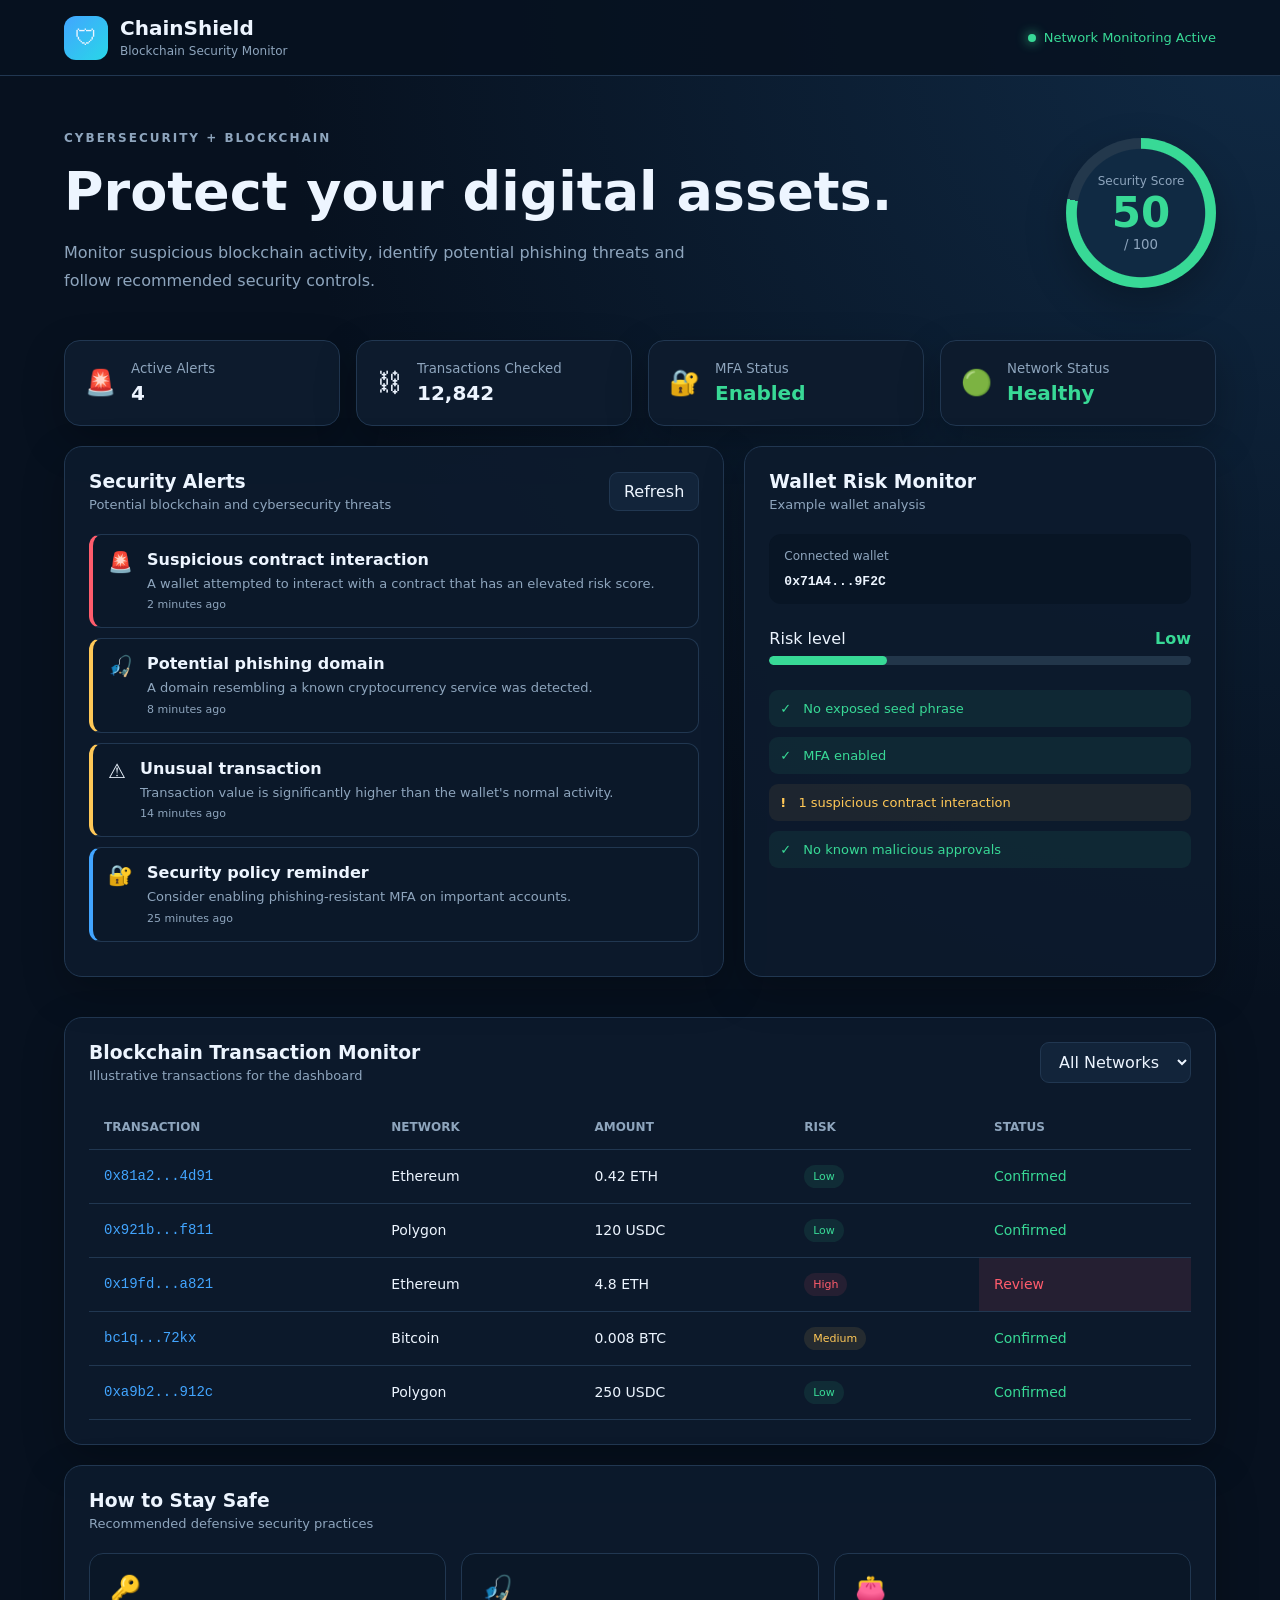
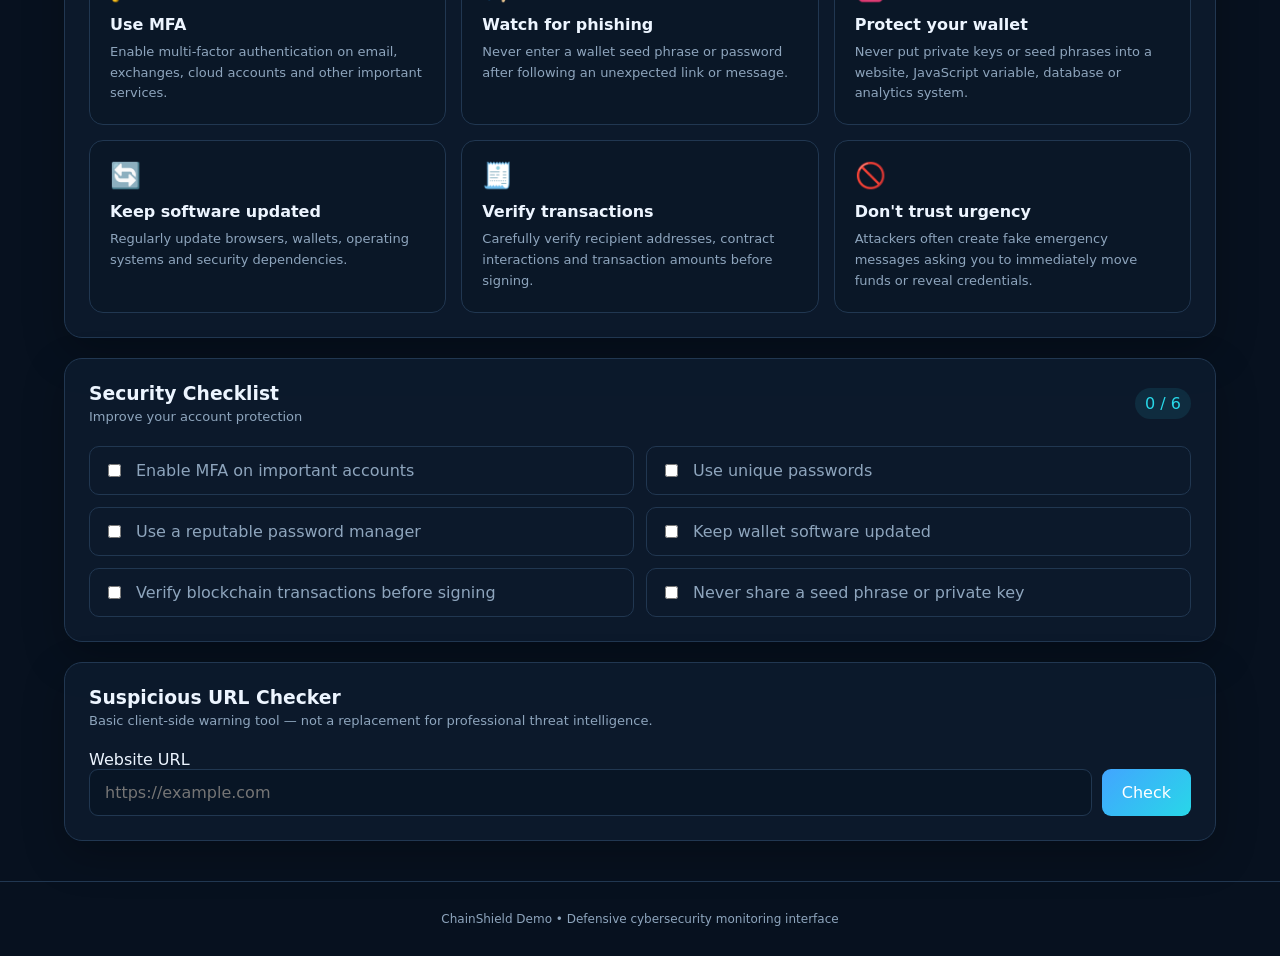
==== index.html @ 5e0dc850 "in commit" ====
<!DOCTYPE html>
<html lang="en">
<head>
    <meta charset="UTF-8">

    <!-- Basic browser security controls -->
    <meta name="viewport" content="width=device-width, initial-scale=1.0">
    <meta name="referrer" content="strict-origin-when-cross-origin">

    <!--
      For production, prefer sending CSP as an HTTP response header.
      This example keeps it simple for a static demo.
    -->
    <meta http-equiv="Content-Security-Policy"
          content="default-src 'self';
                   script-src 'self';
                   style-src 'self';
                   img-src 'self' data:;
                   connect-src 'self';
                   object-src 'none';
                   base-uri 'self';
                   form-action 'self';">

    <title>ChainShield Security Monitor</title>

    <link rel="stylesheet" href="style.css">
</head>

<body>

<header class="topbar">
    <div class="brand">
        <div class="brand-icon">🛡</div>
        <div>
            <h1>ChainShield</h1>
            <span>Blockchain Security Monitor</span>
        </div>
    </div>

    <div class="connection">
        <span class="status-dot"></span>
        Network Monitoring Active
    </div>
</header>

<main class="container">

    <section class="hero">
        <div>
            <p class="eyebrow">CYBERSECURITY + BLOCKCHAIN</p>
            <h2>Protect your digital assets.</h2>
            <p>
                Monitor suspicious blockchain activity, identify potential
                phishing threats and follow recommended security controls.
            </p>
        </div>

        <div class="security-score">
            <span>Security Score</span>
            <strong id="securityScore">78</strong>
            <small>/ 100</small>
        </div>
    </section>


    <!-- Security statistics -->

    <section class="stats">

        <article class="stat-card">
            <span class="stat-icon">🚨</span>
            <div>
                <small>Active Alerts</small>
                <strong id="alertCount">4</strong>
            </div>
        </article>

        <article class="stat-card">
            <span class="stat-icon">⛓</span>
            <div>
                <small>Transactions Checked</small>
                <strong id="transactions">12,842</strong>
            </div>
        </article>

        <article class="stat-card">
            <span class="stat-icon">🔐</span>
            <div>
                <small>MFA Status</small>
                <strong class="safe">Enabled</strong>
            </div>
        </article>

        <article class="stat-card">
            <span class="stat-icon">🟢</span>
            <div>
                <small>Network Status</small>
                <strong class="safe">Healthy</strong>
            </div>
        </article>

    </section>


    <section class="dashboard-grid">

        <!-- Alerts -->

        <article class="panel alerts-panel">

            <div class="panel-header">
                <div>
                    <h3>Security Alerts</h3>
                    <p>Potential blockchain and cybersecurity threats</p>
                </div>

                <button id="refreshAlerts" class="secondary-btn">
                    Refresh
                </button>
            </div>

            <div id="alertsList" class="alerts-list">
                <!-- JavaScript inserts alerts here -->
            </div>

        </article>


        <!-- Wallet analysis -->

        <article class="panel">

            <div class="panel-header">
                <div>
                    <h3>Wallet Risk Monitor</h3>
                    <p>Example wallet analysis</p>
                </div>
            </div>

            <div class="wallet">

                <div class="wallet-address">
                    <span>Connected wallet</span>
                    <strong>0x71A4...9F2C</strong>
                </div>

                <div class="risk-meter">
                    <div class="risk-label">
                        <span>Risk level</span>
                        <strong id="riskText">Low</strong>
                    </div>

                    <div class="progress">
                        <div id="riskBar" class="progress-fill low"></div>
                    </div>
                </div>

                <div class="wallet-checks">

                    <div class="check good">
                        <span>✓</span>
                        No exposed seed phrase
                    </div>

                    <div class="check good">
                        <span>✓</span>
                        MFA enabled
                    </div>

                    <div class="check warning">
                        <span>!</span>
                        1 suspicious contract interaction
                    </div>

                    <div class="check good">
                        <span>✓</span>
                        No known malicious approvals
                    </div>

                </div>

            </div>

        </article>

    </section>


    <!-- Transaction monitor -->

    <section class="panel">

        <div class="panel-header">
            <div>
                <h3>Blockchain Transaction Monitor</h3>
                <p>Illustrative transactions for the dashboard</p>
            </div>

            <select id="networkFilter">
                <option value="all">All Networks</option>
                <option value="Ethereum">Ethereum</option>
                <option value="Polygon">Polygon</option>
                <option value="Bitcoin">Bitcoin</option>
            </select>
        </div>

        <div class="table-wrapper">

            <table>

                <thead>
                    <tr>
                        <th>Transaction</th>
                        <th>Network</th>
                        <th>Amount</th>
                        <th>Risk</th>
                        <th>Status</th>
                    </tr>
                </thead>

                <tbody id="transactionTable">
                </tbody>

            </table>

        </div>

    </section>


    <!-- Safety recommendations -->

    <section class="panel safety-panel">

        <div class="panel-header">
            <div>
                <h3>How to Stay Safe</h3>
                <p>Recommended defensive security practices</p>
            </div>
        </div>

        <div class="safety-grid">

            <div class="safety-card">
                <span>🔑</span>
                <h4>Use MFA</h4>
                <p>
                    Enable multi-factor authentication on email, exchanges,
                    cloud accounts and other important services.
                </p>
            </div>

            <div class="safety-card">
                <span>🎣</span>
                <h4>Watch for phishing</h4>
                <p>
                    Never enter a wallet seed phrase or password after following
                    an unexpected link or message.
                </p>
            </div>

            <div class="safety-card">
                <span>👛</span>
                <h4>Protect your wallet</h4>
                <p>
                    Never put private keys or seed phrases into a website,
                    JavaScript variable, database or analytics system.
                </p>
            </div>

            <div class="safety-card">
                <span>🔄</span>
                <h4>Keep software updated</h4>
                <p>
                    Regularly update browsers, wallets, operating systems and
                    security dependencies.
                </p>
            </div>

            <div class="safety-card">
                <span>🧾</span>
                <h4>Verify transactions</h4>
                <p>
                    Carefully verify recipient addresses, contract interactions
                    and transaction amounts before signing.
                </p>
            </div>

            <div class="safety-card">
                <span>🚫</span>
                <h4>Don't trust urgency</h4>
                <p>
                    Attackers often create fake emergency messages asking you
                    to immediately move funds or reveal credentials.
                </p>
            </div>

        </div>

    </section>


    <!-- Security checklist -->

    <section class="panel">

        <div class="panel-header">
            <div>
                <h3>Security Checklist</h3>
                <p>Improve your account protection</p>
            </div>

            <span id="checklistScore" class="badge">0 / 6</span>
        </div>

        <div id="checklist" class="checklist">

            <label>
                <input type="checkbox" data-score="15">
                <span>Enable MFA on important accounts</span>
            </label>

            <label>
                <input type="checkbox" data-score="15">
                <span>Use unique passwords</span>
            </label>

            <label>
                <input type="checkbox" data-score="15">
                <span>Use a reputable password manager</span>
            </label>

            <label>
                <input type="checkbox" data-score="20">
                <span>Keep wallet software updated</span>
            </label>

            <label>
                <input type="checkbox" data-score="20">
                <span>Verify blockchain transactions before signing</span>
            </label>

            <label>
                <input type="checkbox" data-score="15">
                <span>Never share a seed phrase or private key</span>
            </label>

        </div>

    </section>


    <!-- Phishing checker -->

    <section class="panel phishing-panel">

        <div class="panel-header">
            <div>
                <h3>Suspicious URL Checker</h3>
                <p>
                    Basic client-side warning tool — not a replacement for
                    professional threat intelligence.
                </p>
            </div>
        </div>

        <form id="urlForm">

            <label for="urlInput">Website URL</label>

            <div class="url-input">
                <input
                    id="urlInput"
                    type="url"
                    placeholder="https://example.com"
                    autocomplete="off"
                    required
                >

                <button type="submit">
                    Check
                </button>
            </div>

        </form>

        <div id="urlResult" class="url-result hidden"></div>

    </section>

</main>

<footer>
    ChainShield Demo • Defensive cybersecurity monitoring interface
</footer>

<script src="app.js"></script>

</body>
</html>
---- style.css ----
:root {
    --background: #07111f;
    --panel: #0d1b2d;
    --panel-light: #12243a;
    --border: #213751;

    --text: #edf5ff;
    --muted: #8ea5bd;

    --blue: #42a5ff;
    --cyan: #28d7e8;

    --green: #38d996;
    --yellow: #ffc857;
    --red: #ff5c6c;

    --shadow: 0 15px 40px rgba(0, 0, 0, 0.25);
}

* {
    box-sizing: border-box;
}

body {
    margin: 0;
    background:
        radial-gradient(circle at top right, #102a45 0, transparent 35%),
        var(--background);

    color: var(--text);
    font-family:
        Inter,
        system-ui,
        -apple-system,
        BlinkMacSystemFont,
        "Segoe UI",
        sans-serif;
}

button,
input,
select {
    font: inherit;
}

button {
    cursor: pointer;
}

.topbar {
    min-height: 76px;
    padding: 0 5%;

    display: flex;
    justify-content: space-between;
    align-items: center;

    border-bottom: 1px solid var(--border);
    background: rgba(7, 17, 31, 0.85);
}

.brand {
    display: flex;
    align-items: center;
    gap: 12px;
}

.brand-icon {
    width: 44px;
    height: 44px;

    display: grid;
    place-items: center;

    border-radius: 12px;
    background: linear-gradient(135deg, var(--blue), var(--cyan));

    font-size: 22px;
}

.brand h1 {
    margin: 0;
    font-size: 20px;
}

.brand span {
    color: var(--muted);
    font-size: 12px;
}

.connection {
    display: flex;
    align-items: center;
    gap: 8px;

    color: var(--green);
    font-size: 13px;
}

.status-dot {
    width: 8px;
    height: 8px;

    border-radius: 50%;
    background: var(--green);

    box-shadow: 0 0 12px var(--green);
}

.container {
    width: min(1200px, 90%);
    margin: 40px auto;
}

.hero {
    display: flex;
    justify-content: space-between;
    align-items: center;

    gap: 30px;
    margin-bottom: 30px;
}

.eyebrow {
    color: var(--cyan);
    font-size: 12px;
    font-weight: 700;
    letter-spacing: 2px;
}

.hero h2 {
    margin: 10px 0;
    font-size: clamp(30px, 5vw, 54px);
}

.hero p {
    max-width: 650px;
    color: var(--muted);
    line-height: 1.7;
}

.security-score {
    min-width: 150px;
    height: 150px;

    display: flex;
    flex-direction: column;
    justify-content: center;
    align-items: center;

    border-radius: 50%;

    background:
        radial-gradient(circle, #102a43 60%, transparent 61%),
        conic-gradient(var(--green) 78%, #23384c 78%);

    box-shadow: var(--shadow);
}

.security-score span {
    color: var(--muted);
    font-size: 12px;
}

.security-score strong {
    font-size: 42px;
    color: var(--green);
}

.security-score small {
    color: var(--muted);
}

.stats {
    display: grid;
    grid-template-columns: repeat(4, 1fr);
    gap: 16px;

    margin-bottom: 20px;
}

.stat-card {
    display: flex;
    align-items: center;
    gap: 15px;

    padding: 20px;

    border: 1px solid var(--border);
    border-radius: 16px;

    background: var(--panel);
    box-shadow: var(--shadow);
}

.stat-icon {
    font-size: 25px;
}

.stat-card small {
    display: block;
    color: var(--muted);
    margin-bottom: 5px;
}

.stat-card strong {
    font-size: 20px;
}

.safe {
    color: var(--green);
}

.dashboard-grid {
    display: grid;
    grid-template-columns: 1.4fr 1fr;
    gap: 20px;
    margin-bottom: 20px;
}

.panel {
    margin-bottom: 20px;
    padding: 24px;

    border: 1px solid var(--border);
    border-radius: 18px;

    background: rgba(13, 27, 45, 0.92);
    box-shadow: var(--shadow);
}

.panel-header {
    display: flex;
    justify-content: space-between;
    align-items: center;

    gap: 15px;
    margin-bottom: 22px;
}

.panel-header h3 {
    margin: 0 0 5px;
}

.panel-header p {
    margin: 0;
    color: var(--muted);
    font-size: 13px;
}

.secondary-btn,
.panel select {
    padding: 9px 14px;

    border: 1px solid var(--border);
    border-radius: 9px;

    color: var(--text);
    background: var(--panel-light);
}

.alert {
    display: flex;
    align-items: flex-start;
    gap: 14px;

    padding: 15px;
    margin-bottom: 10px;

    border: 1px solid var(--border);
    border-radius: 12px;

    background: #0b1829;
}

.alert-icon {
    font-size: 20px;
}

.alert-content {
    flex: 1;
}

.alert-content strong {
    display: block;
    margin-bottom: 5px;
}

.alert-content p {
    margin: 0;
    color: var(--muted);
    font-size: 13px;
    line-height: 1.5;
}

.alert-critical {
    border-left: 4px solid var(--red);
}

.alert-warning {
    border-left: 4px solid var(--yellow);
}

.alert-info {
    border-left: 4px solid var(--blue);
}

.alert-time {
    color: var(--muted);
    font-size: 11px;
}

.wallet-address {
    padding: 15px;

    border-radius: 12px;
    background: #081525;
}

.wallet-address span {
    display: block;
    color: var(--muted);
    font-size: 12px;
    margin-bottom: 7px;
}

.wallet-address strong {
    font-family: monospace;
}

.risk-meter {
    margin: 25px 0;
}

.risk-label {
    display: flex;
    justify-content: space-between;
    margin-bottom: 8px;
}

.risk-label strong {
    color: var(--green);
}

.progress {
    height: 9px;
    overflow: hidden;

    border-radius: 20px;
    background: #22364a;
}

.progress-fill {
    height: 100%;
    width: 28%;

    border-radius: inherit;
    background: var(--green);
}

.wallet-checks {
    display: grid;
    gap: 10px;
}

.check {
    padding: 11px;
    border-radius: 9px;

    font-size: 13px;
}

.check span {
    margin-right: 8px;
    font-weight: bold;
}

.good {
    color: var(--green);
    background: rgba(56, 217, 150, 0.07);
}

.warning {
    color: var(--yellow);
    background: rgba(255, 200, 87, 0.07);
}

.table-wrapper {
    overflow-x: auto;
}

table {
    width: 100%;
    border-collapse: collapse;
}

th,
td {
    padding: 15px;
    text-align: left;

    border-bottom: 1px solid var(--border);
}

th {
    color: var(--muted);
    font-size: 12px;
    text-transform: uppercase;
}

td {
    font-size: 14px;
}

.hash {
    color: var(--blue);
    font-family: monospace;
}

.risk {
    display: inline-block;

    padding: 5px 9px;
    border-radius: 20px;

    font-size: 11px;
}

.risk-low {
    color: var(--green);
    background: rgba(56, 217, 150, 0.1);
}

.risk-medium {
    color: var(--yellow);
    background: rgba(255, 200, 87, 0.1);
}

.risk-high {
    color: var(--red);
    background: rgba(255, 92, 108, 0.1);
}

.status {
    color: var(--green);
}

.safety-grid {
    display: grid;
    grid-template-columns: repeat(3, 1fr);
    gap: 15px;
}

.safety-card {
    padding: 20px;

    border: 1px solid var(--border);
    border-radius: 14px;

    background: #0a1727;
}

.safety-card > span {
    font-size: 25px;
}

.safety-card h4 {
    margin: 12px 0 8px;
}

.safety-card p {
    margin: 0;

    color: var(--muted);
    font-size: 13px;
    line-height: 1.6;
}

.checklist {
    display: grid;
    grid-template-columns: 1fr 1fr;
    gap: 12px;
}

.checklist label {
    display: flex;
    gap: 12px;
    align-items: center;

    padding: 14px;

    border: 1px solid var(--border);
    border-radius: 10px;

    color: var(--muted);
    cursor: pointer;
}

.checklist label:has(input:checked) {
    color: var(--green);
    border-color: var(--green);
}

.checklist input {
    accent-color: var(--green);
}

.badge {
    padding: 6px 10px;

    border-radius: 20px;

    color: var(--cyan);
    background: rgba(40, 215, 232, 0.1);
}

.url-input {
    display: flex;
    gap: 10px;
}

.url-input input {
    flex: 1;

    padding: 13px 15px;

    border: 1px solid var(--border);
    border-radius: 9px;

    outline: none;
    color: var(--text);
    background: #081525;
}

.url-input input:focus {
    border-color: var(--blue);
}

.url-input button {
    padding: 0 20px;

    border: none;
    border-radius: 9px;

    color: white;
    background: linear-gradient(
        135deg,
        var(--blue),
        var(--cyan)
    );
}

.url-result {
    margin-top: 15px;
    padding: 15px;

    border-radius: 10px;
}

.url-safe {
    color: var(--green);
    background: rgba(56, 217, 150, 0.08);
}

.url-danger {
    color: var(--red);
    background: rgba(255, 92, 108, 0.08);
}

.hidden {
    display: none;
}

footer {
    padding: 30px;
    text-align: center;

    color: var(--muted);
    font-size: 12px;

    border-top: 1px solid var(--border);
}


/* Responsive */

@media (max-width: 900px) {

    .stats {
        grid-template-columns: 1fr 1fr;
    }

    .dashboard-grid {
        grid-template-columns: 1fr;
    }

    .safety-grid {
        grid-template-columns: 1fr 1fr;
    }

}

@media (max-width: 600px) {

    .topbar {
        padding: 15px 5%;
        align-items: flex-start;
        gap: 15px;
        flex-direction: column;
    }

    .hero {
        flex-direction: column;
        align-items: flex-start;
    }

    .security-score {
        align-self: center;
    }

    .stats {
        grid-template-columns: 1fr;
    }

    .safety-grid,
    .checklist {
        grid-template-columns: 1fr;
    }

    .url-input {
        flex-direction: column;
    }

    .url-input button {
        padding: 12px;
    }

}
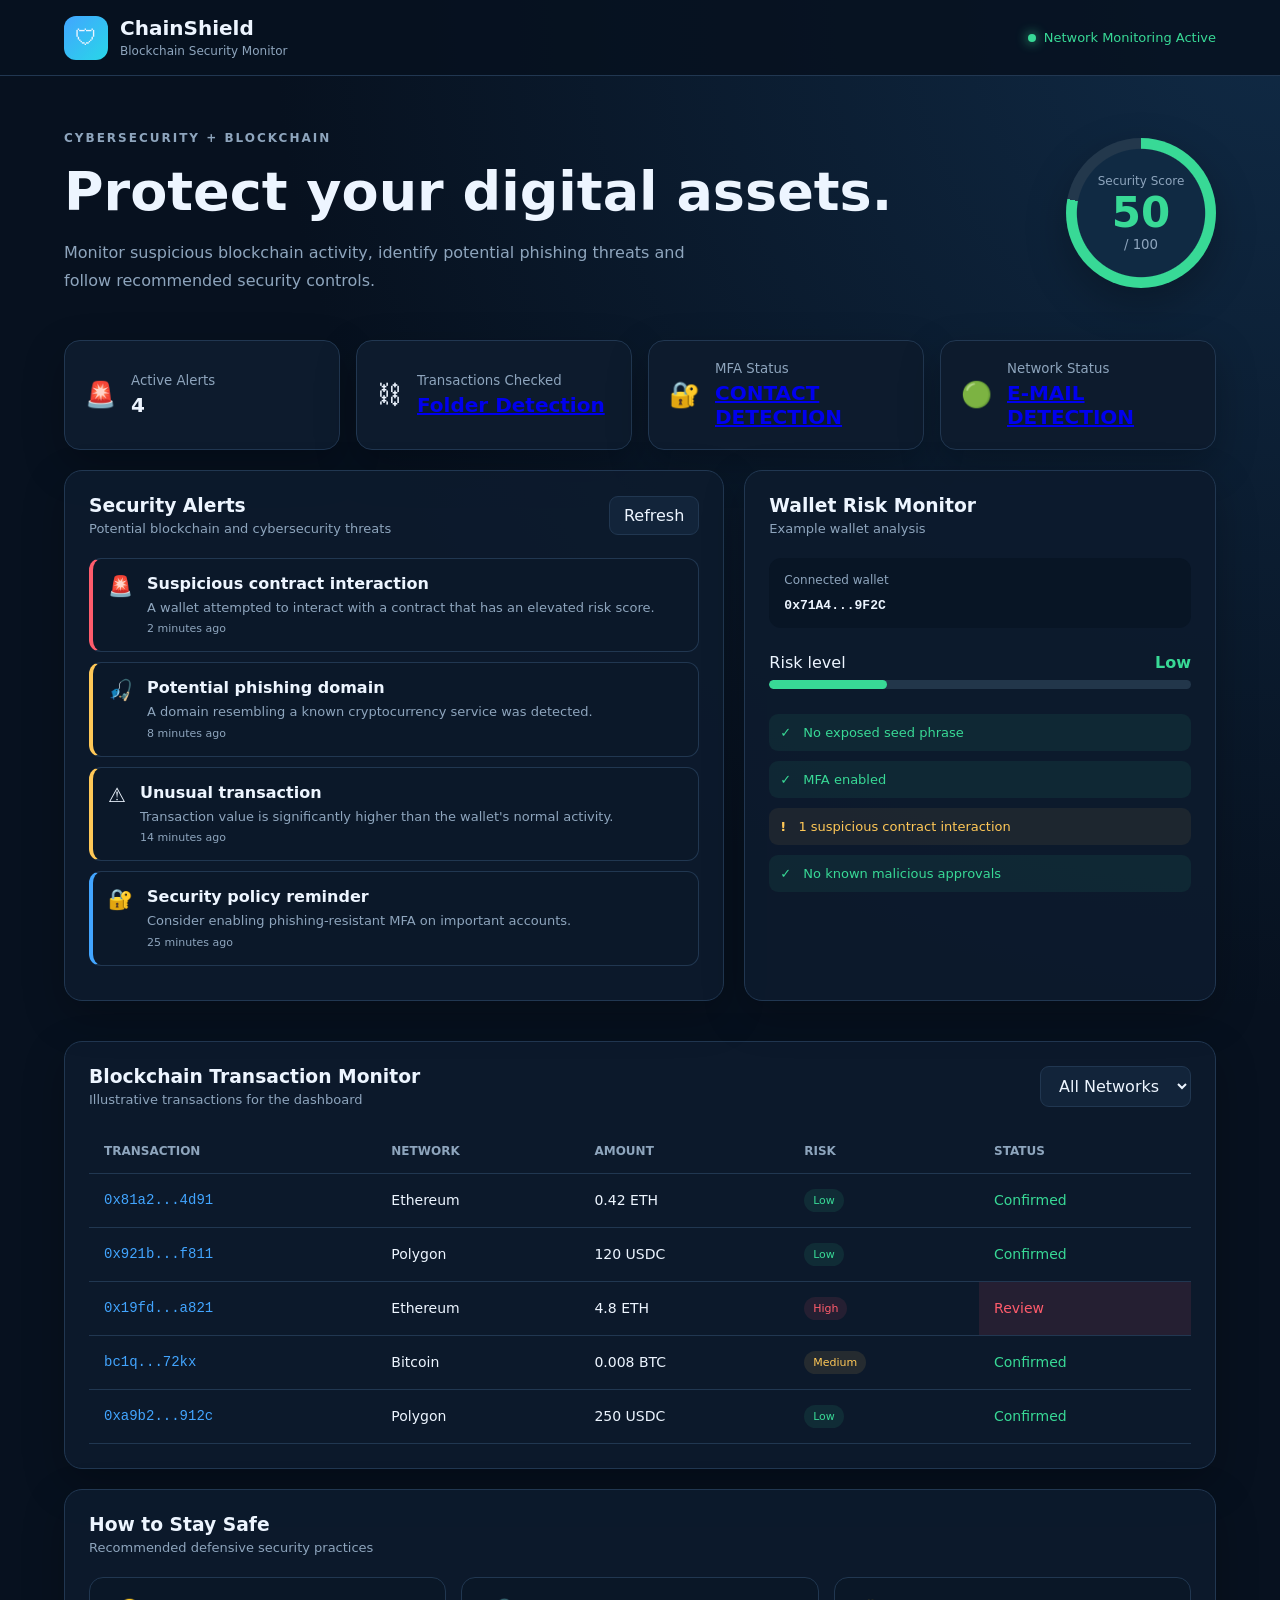
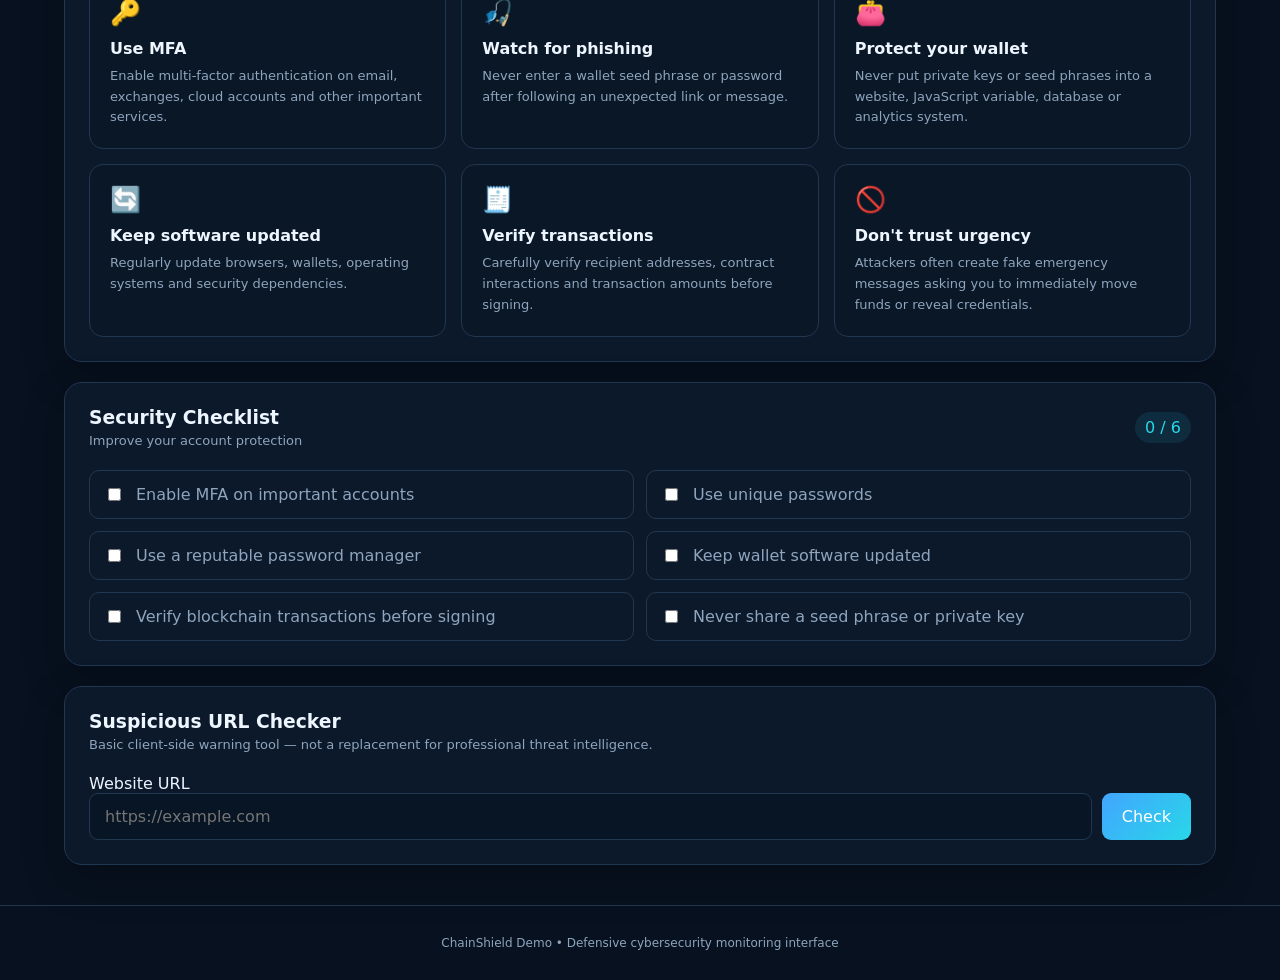
==== commit 9a4c2a80: "initial commit" ====
--- a/index.html
+++ b/index.html
@@ -79,7 +79,7 @@
             <span class="stat-icon">⛓</span>
             <div>
                 <small>Transactions Checked</small>
-                <strong id="transactions">12,842</strong>
+                <strong id="transactions"><a href="http://127.0.0.1:5500/SIH26-T07/folder_detect.html">Folder Detection</a></strong>
             </div>
         </article>
 
@@ -87,7 +87,7 @@
             <span class="stat-icon">🔐</span>
             <div>
                 <small>MFA Status</small>
-                <strong class="safe">Enabled</strong>
+                <strong class="safe"><a href="http://127.0.0.1:5500/SIH26-T07/num_detect.html">CONTACT DETECTION</a></strong>
             </div>
         </article>
 
@@ -95,7 +95,7 @@
             <span class="stat-icon">🟢</span>
             <div>
                 <small>Network Status</small>
-                <strong class="safe">Healthy</strong>
+                <strong class="safe"><a href="http://127.0.0.1:5500/SIH26-T07/breech_detection.html">E-MAIL DETECTION</a></strong>
             </div>
         </article>
 
